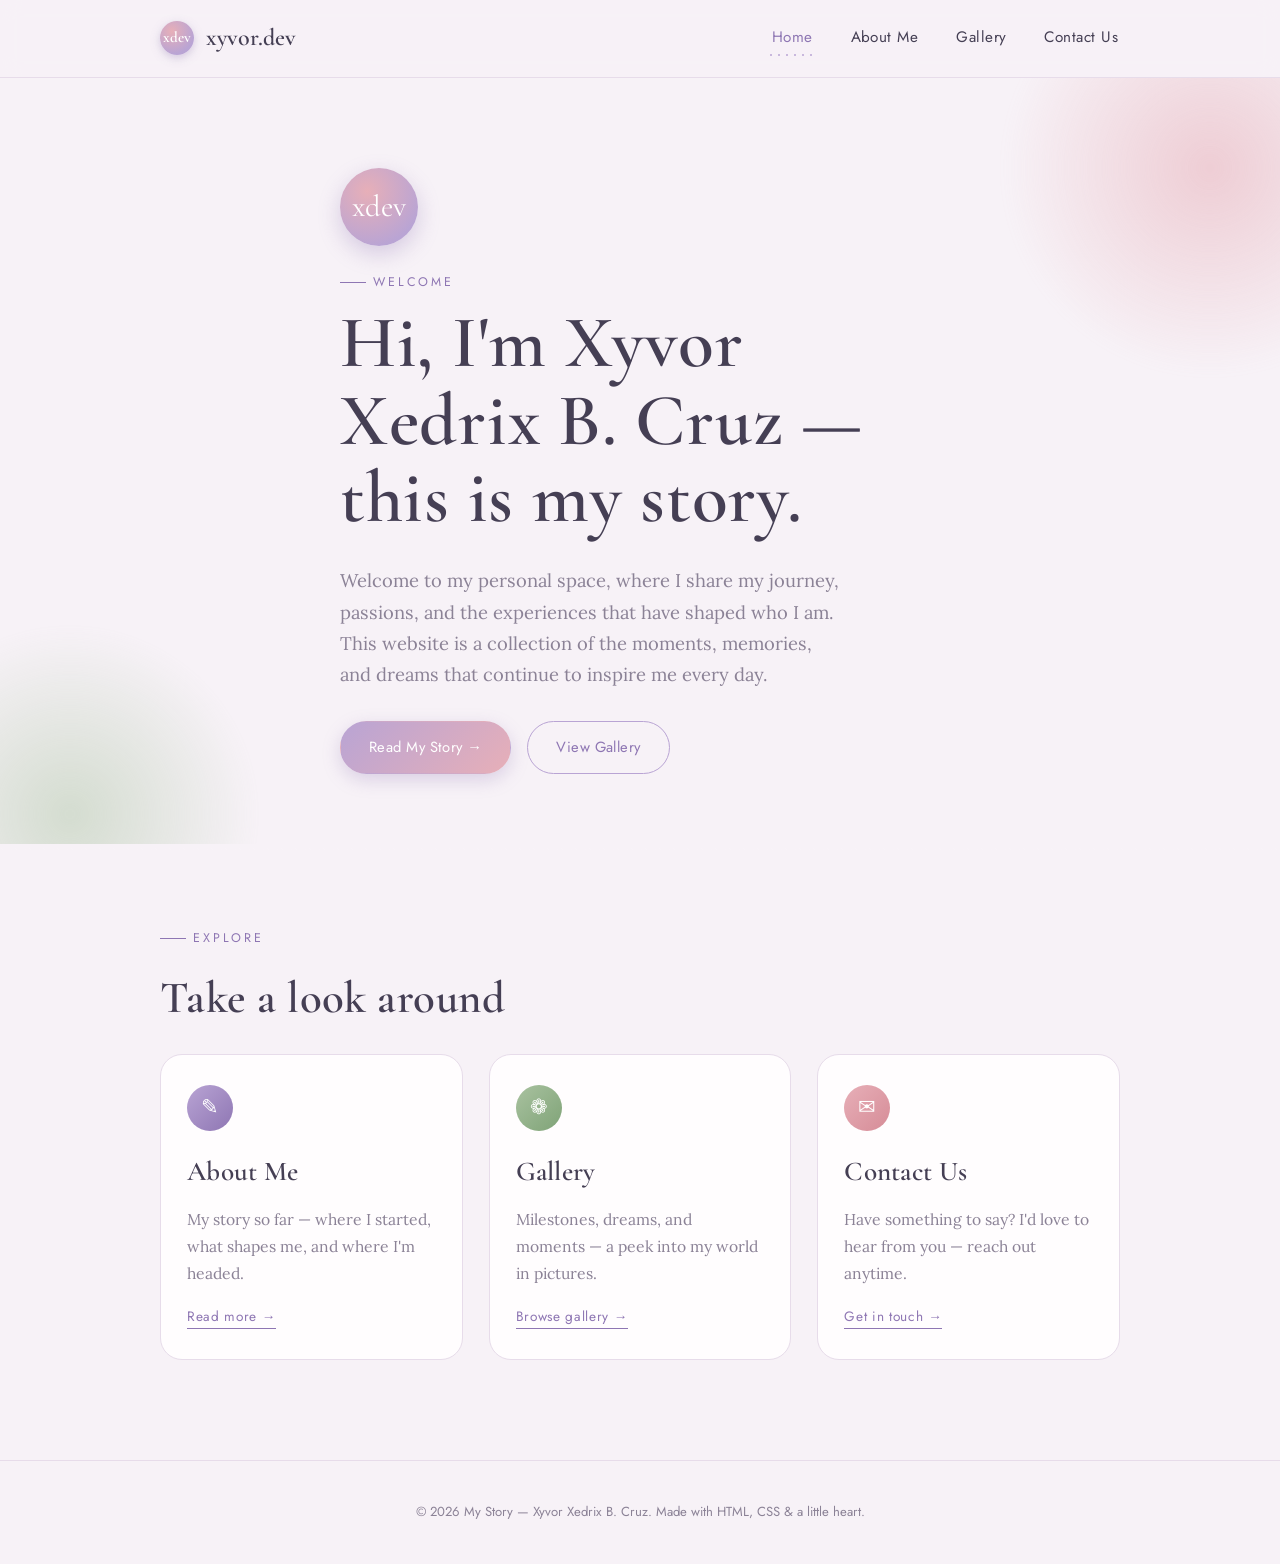
==== index.html @ 8172610d "Add files via upload Initial website upload" ====
<!DOCTYPE html>
<html lang="en">
<head>
<meta charset="UTF-8">
<meta name="viewport" content="width=device-width, initial-scale=1.0">
<title>My Story — Personal Portfolio</title>
<link rel="stylesheet" href="style.css">
</head>
<body>

<header class="site-header">
  <nav class="nav">
    <a href="index.html" class="brand"><span class="seal">xdev</span> xyvor.dev</a>
    <button class="nav-toggle" aria-label="Toggle menu"><span></span><span></span><span></span></button>
    <ul class="nav-links">
      <li><a href="index.html" class="active">Home</a></li>
      <li><a href="about.html">About Me</a></li>
      <li><a href="gallery.html">Gallery</a></li>
      <li><a href="contact.html">Contact Us</a></li>
    </ul>
  </nav>
</header>

<section class="hero">
  <div class="container hero-inner">
    <div class="seal-lg">xdev</div>
    <p class="eyebrow">Welcome</p>
    <h1>Hi, I'm Xyvor Xedrix B. Cruz —<br>this is my story.</h1>
    <p class="tagline">Welcome to my personal space, where I share my journey, passions, and the experiences that have shaped who I am. This website is a collection of the moments, memories, and dreams that continue to inspire me every day.</p>
    <div class="hero-actions">
      <a href="about.html" class="btn btn-primary">Read My Story →</a>
      <a href="gallery.html" class="btn btn-outline">View Gallery</a>
    </div>
  </div>
</section>

<div class="divider-scallop"></div>

<section class="teasers">
  <div class="container">
    <p class="eyebrow">Explore</p>
    <h2>Take a look around</h2>
    <div class="teaser-grid">

      <div class="teaser-card">
        <div class="icon" style="background:linear-gradient(135deg, var(--lavender), var(--lavender-deep));">✎</div>
        <h3>About Me</h3>
        <p>My story so far — where I started, what shapes me, and where I'm headed.</p>
        <a href="about.html">Read more →</a>
      </div>

      <div class="teaser-card">
        <div class="icon" style="background:linear-gradient(135deg, var(--sage), #7FA377);">❁</div>
        <h3>Gallery</h3>
        <p>Milestones, dreams, and moments — a peek into my world in pictures.</p>
        <a href="gallery.html">Browse gallery →</a>
      </div>

      <div class="teaser-card">
        <div class="icon" style="background:linear-gradient(135deg, var(--blush), #D68C97);">✉</div>
        <h3>Contact Us</h3>
        <p>Have something to say? I'd love to hear from you — reach out anytime.</p>
        <a href="contact.html">Get in touch →</a>
      </div>

    </div>
  </div>
</section>

<footer>
  <div class="container">
    <p>© 2026 My Story — Xyvor Xedrix B. Cruz. Made with HTML, CSS &amp; a little heart.</p>
  </div>
</footer>

<script src="script.js"></script>
</body>
</html>
---- style.css ----
/* =========================================================
   MY STORY — Personal Website Portfolio
   Palette: soft pastel · Type: elegant serif
   ========================================================= */

@import url('https://fonts.googleapis.com/css2?family=Cormorant+Garamond:ital,wght@0,400;0,500;0,600;1,400&family=Lora:ital,wght@0,400;0,500;1,400&family=Jost:wght@300;400;500;600&display=swap');

:root{
  /* --- colors --- */
  --bg:        #F7F2F7;   /* soft lavender-white */
  --bg-alt:    #FCEFF1;   /* blush cream, alt sections */
  --card:      #FFFDFE;   /* near-white card surface */
  --lavender:  #B9A4D4;   /* primary accent */
  --lavender-deep: #8E76B3;
  --sage:      #A9C2A0;   /* secondary accent */
  --blush:     #E7AFB8;   /* tertiary accent */
  --gold:      #D4B483;   /* small detail accent */
  --ink:       #453F54;   /* deep plum-grey text */
  --muted:     #8B8296;   /* utility grey-purple */
  --line:      #E7DCEA;   /* hairline / divider */

  /* --- type --- */
  --display: 'Cormorant Garamond', serif;
  --body: 'Lora', serif;
  --utility: 'Jost', sans-serif;

  --radius: 22px;
  --radius-sm: 10px;
}

*{ box-sizing: border-box; }
html{ scroll-behavior: smooth; }

body{
  margin:0;
  background: var(--bg);
  color: var(--ink);
  font-family: var(--body);
  line-height: 1.7;
  -webkit-font-smoothing: antialiased;
}

img{ max-width:100%; display:block; }

a{ color: inherit; text-decoration:none; }

h1,h2,h3,h4{
  font-family: var(--display);
  font-weight: 600;
  color: var(--ink);
  margin: 0 0 .4em;
  letter-spacing: .01em;
}

h1{ font-size: clamp(2.6rem, 6vw, 4.6rem); line-height:1.05; }
h2{ font-size: clamp(1.9rem, 4vw, 2.8rem); }
h3{ font-size: clamp(1.3rem, 2.4vw, 1.7rem); }

p{ margin: 0 0 1.1em; }

.eyebrow{
  font-family: var(--utility);
  font-size: .78rem;
  letter-spacing: .22em;
  text-transform: uppercase;
  color: var(--lavender-deep);
  display:flex;
  align-items:center;
  gap:.6em;
  margin-bottom: .9em;
}
.eyebrow::before{
  content:"";
  width: 26px; height:1px;
  background: var(--lavender-deep);
  display:inline-block;
}

.container{
  max-width: 1080px;
  margin: 0 auto;
  padding: 0 clamp(20px, 5vw, 60px);
}

/* =========== NAV =========== */
.site-header{
  position: sticky;
  top:0;
  z-index: 50;
  background: rgba(247,242,247,.86);
  backdrop-filter: blur(10px);
  border-bottom: 1px solid var(--line);
}
.nav{
  display:flex;
  align-items:center;
  justify-content:space-between;
  padding: 18px clamp(20px, 5vw, 60px);
  max-width: 1080px;
  margin: 0 auto;
}
.brand{
  font-family: var(--display);
  font-size: 1.5rem;
  font-weight: 600;
  display:flex;
  align-items:center;
  gap: .5em;
}
.brand .seal{
  width: 34px; height:34px;
  border-radius: 50%;
  background: radial-gradient(circle at 35% 30%, var(--blush), var(--lavender) 70%);
  display:flex; align-items:center; justify-content:center;
  font-family: var(--display);
  color:#fff;
  font-size: .95rem;
  box-shadow: 0 3px 10px rgba(142,118,179,.35);
}
.nav-links{
  display:flex;
  gap: clamp(14px, 3vw, 34px);
  list-style:none;
  margin:0; padding:0;
  font-family: var(--utility);
  font-size: .95rem;
  letter-spacing:.03em;
}
.nav-links a{
  position:relative;
  padding: 4px 2px;
  color: var(--ink);
}
.nav-links a::after{
  content:"";
  position:absolute;
  left:0; right:0; bottom:-4px;
  height: 2px;
  background: image-set(url("data:image/svg+xml;utf8,<svg xmlns='http://www.w3.org/2000/svg' width='8' height='2'><circle cx='1' cy='1' r='1' fill='%23B9A4D4'/></svg>") 1x) 0 0 / 8px 2px repeat-x;
  opacity:0;
  transform: translateY(2px);
  transition: opacity .25s ease, transform .25s ease;
}
.nav-links a:hover::after,
.nav-links a.active::after{
  opacity:1;
  transform: translateY(0);
}
.nav-links a.active{ color: var(--lavender-deep); }

.nav-toggle{
  display:none;
  flex-direction:column;
  gap:5px;
  background:none;
  border:none;
  cursor:pointer;
  padding: 6px;
}
.nav-toggle span{
  width: 24px; height:2px;
  background: var(--ink);
  border-radius:2px;
}

/* =========== BUTTONS =========== */
.btn{
  display:inline-flex;
  align-items:center;
  gap:.5em;
  font-family: var(--utility);
  font-size: .92rem;
  letter-spacing:.03em;
  padding: 13px 28px;
  border-radius: 999px;
  border: 1px solid transparent;
  cursor:pointer;
  transition: transform .2s ease, box-shadow .2s ease, background .2s ease;
}
.btn-primary{
  background: linear-gradient(135deg, var(--lavender), var(--blush));
  color:#fff;
  box-shadow: 0 6px 18px rgba(142,118,179,.28);
}
.btn-primary:hover{ transform: translateY(-2px); box-shadow: 0 10px 22px rgba(142,118,179,.36); }
.btn-outline{
  border-color: var(--lavender);
  color: var(--lavender-deep);
  background: transparent;
}
.btn-outline:hover{ background: rgba(185,164,212,.1); transform: translateY(-2px); }

/* =========== HERO =========== */
.hero{
  position:relative;
  padding: 90px 0 70px;
  overflow:hidden;
}
.hero::before{
  content:"";
  position:absolute;
  top:-120px; right:-140px;
  width: 420px; height:420px;
  border-radius:50%;
  background: radial-gradient(circle, var(--blush) 0%, transparent 70%);
  opacity:.55;
  filter: blur(6px);
}
.hero::after{
  content:"";
  position:absolute;
  bottom:-160px; left:-120px;
  width: 380px; height:380px;
  border-radius:50%;
  background: radial-gradient(circle, var(--sage) 0%, transparent 70%);
  opacity:.45;
  filter: blur(6px);
}
.hero-inner{ position:relative; z-index:2; max-width: 720px; }
.hero .seal-lg{
  width:78px; height:78px;
  border-radius:50%;
  background: radial-gradient(circle at 35% 30%, var(--blush), var(--lavender) 75%);
  display:flex; align-items:center; justify-content:center;
  color:#fff; font-family: var(--display); font-size:1.9rem;
  margin-bottom: 26px;
  box-shadow: 0 8px 22px rgba(142,118,179,.32);
}
.hero .tagline{
  font-size: 1.15rem;
  color: var(--muted);
  max-width: 46ch;
}
.hero-actions{
  display:flex;
  gap: 16px;
  flex-wrap:wrap;
  margin-top: 30px;
}

/* =========== TEASER CARDS =========== */
.teasers{
  padding: 70px 0 100px;
}
.teaser-grid{
  display:grid;
  grid-template-columns: repeat(3, 1fr);
  gap: 26px;
}
.teaser-card{
  background: var(--card);
  border: 1px solid var(--line);
  border-radius: var(--radius);
  padding: 30px 26px;
  transition: transform .25s ease, box-shadow .25s ease;
}
.teaser-card:hover{
  transform: translateY(-6px);
  box-shadow: 0 16px 30px rgba(142,118,179,.14);
}
.teaser-card .icon{
  width: 46px; height:46px;
  border-radius: 50%;
  display:flex; align-items:center; justify-content:center;
  font-family: var(--display);
  font-size: 1.3rem;
  color:#fff;
  margin-bottom: 18px;
}
.teaser-card p{ color: var(--muted); font-size: .98rem; margin-bottom: 16px;}
.teaser-card a{
  font-family: var(--utility);
  font-size: .85rem;
  letter-spacing: .05em;
  color: var(--lavender-deep);
  border-bottom: 1px solid var(--lavender-deep);
  padding-bottom: 2px;
}

/* =========== SECTION HELPERS =========== */
.section{ padding: 80px 0; }
.section-alt{ background: var(--bg-alt); }
.divider-scallop{
  height: 14px;
  background-image: radial-gradient(circle at 7px 0, transparent 7px, var(--bg) 7.5px);
  background-size: 14px 14px;
  background-repeat: repeat-x;
}
.section-alt + .divider-scallop{ display:none; }

/* =========== ABOUT PAGE =========== */
.about-hero{ padding: 60px 0 20px; }
.about-grid{
  display:grid;
  grid-template-columns: 260px 1fr;
  gap: 50px;
  align-items:start;
}
.about-portrait{
  border-radius: var(--radius);
  overflow:hidden;
  border: 6px solid var(--card);
  box-shadow: 0 14px 34px rgba(142,118,179,.18);
  position: sticky;
  top: 100px;
}
.about-portrait img{ aspect-ratio: 4/5; object-fit:cover; }
.fill-note{
  font-family: var(--utility);
  font-size: .8rem;
  color: var(--lavender-deep);
  background: rgba(185,164,212,.12);
  border: 1px dashed var(--lavender);
  border-radius: var(--radius-sm);
  padding: 10px 14px;
  margin-bottom: 1.4em;
}
.about-copy h3{
  margin-top: 1.6em;
  color: var(--lavender-deep);
}
.about-copy h3::before{
  content: "";
  display:inline-block;
  width: 8px; height:8px;
  border-radius:50%;
  background: var(--blush);
  margin-right:10px;
}

/* =========== GALLERY =========== */
.gallery-category{ margin-bottom: 64px; }
.gallery-category h2{
  display:flex;
  align-items:middle;
  gap: 14px;
}
.gallery-category h2 .count{
  font-family: var(--utility);
  font-size: .8rem;
  letter-spacing: .1em;
  color: var(--muted);
  text-transform: uppercase;
}
.gallery-grid{
  display:grid;
  grid-template-columns: repeat(4, 1fr);
  gap: 20px;
}
figure.gallery-item{
  margin:0;
  background: var(--card);
  border-radius: var(--radius);
  overflow:hidden;
  border: 1px solid var(--line);
  transition: transform .25s ease, box-shadow .25s ease;
}
figure.gallery-item:hover{
  transform: translateY(-5px);
  box-shadow: 0 16px 28px rgba(142,118,179,.16);
}
figure.gallery-item img{ aspect-ratio: 4/3; object-fit:cover; }
figure.gallery-item figcaption{
  font-family: var(--utility);
  font-size: .82rem;
  color: var(--muted);
  padding: 12px 14px 16px;
}

/* =========== CONTACT ===========*/
.contact-grid{
  display:grid;
  grid-template-columns: 1fr 1.2fr;
  gap: 50px;
  align-items:start;
}
.contact-card{
  background: var(--card);
  border: 1px solid var(--line);
  border-radius: var(--radius);
  padding: 34px;
}
.contact-info-item{
  display:flex;
  gap: 14px;
  margin-bottom: 22px;
}
.contact-info-item .dot{
  width: 34px; height:34px; flex:none;
  border-radius:50%;
  background: linear-gradient(135deg, var(--lavender), var(--blush));
  color:#fff;
  display:flex; align-items:center; justify-content:center;
  font-family: var(--utility); font-size:.85rem;
}
.contact-info-item .label{
  font-family: var(--utility);
  font-size:.75rem;
  letter-spacing:.08em;
  text-transform: uppercase;
  color: var(--muted);
  margin-bottom: 2px;
}
.confidential-note{
  font-family: var(--utility);
  font-size: .85rem;
  color: var(--lavender-deep);
  background: rgba(169,194,160,.15);
  border: 1px dashed var(--sage);
  padding: 12px 14px;
  border-radius: var(--radius-sm);
  margin-top: 10px;
}

form{
  display:grid;
  gap: 18px;
}
.form-row{ display:grid; grid-template-columns: 1fr 1fr; gap:18px; }
label{
  font-family: var(--utility);
  font-size: .78rem;
  letter-spacing: .08em;
  text-transform: uppercase;
  color: var(--muted);
  margin-bottom: 6px;
  display:block;
}
input, textarea{
  width:100%;
  font-family: var(--body);
  font-size: 1rem;
  color: var(--ink);
  background: var(--bg);
  border: 1px solid var(--line);
  border-radius: var(--radius-sm);
  padding: 13px 16px;
  transition: border-color .2s ease, box-shadow .2s ease;
}
input:focus, textarea:focus{
  outline:none;
  border-color: var(--lavender);
  box-shadow: 0 0 0 3px rgba(185,164,212,.25);
}
textarea{ resize: vertical; min-height: 130px; }

.form-status{
  font-family: var(--utility);
  font-size: .9rem;
  padding: 12px 16px;
  border-radius: var(--radius-sm);
  display:none;
}
.form-status.success{
  display:block;
  background: rgba(169,194,160,.2);
  color: #4C6B47;
  border: 1px solid var(--sage);
}

/* =========== FOOTER =========== */
footer{
  padding: 40px 0;
  border-top: 1px solid var(--line);
  text-align:center;
}
footer p{
  font-family: var(--utility);
  font-size: .82rem;
  color: var(--muted);
  margin:0;
}

/* =========== RESPONSIVE =========== */
@media (max-width: 860px){
  .about-grid{ grid-template-columns: 1fr; }
  .about-portrait{ position: static; max-width: 260px; }
  .contact-grid{ grid-template-columns: 1fr; }
  .teaser-grid{ grid-template-columns: 1fr 1fr; }
  .gallery-grid{ grid-template-columns: repeat(3, 1fr); }
}
@media (max-width: 640px){
  .nav-links{
    position:absolute;
    top: 100%; left:0; right:0;
    background: var(--bg);
    flex-direction:column;
    padding: 16px clamp(20px,5vw,60px) 26px;
    border-bottom: 1px solid var(--line);
    display:none;
  }
  .nav-links.open{ display:flex; }
  .nav-toggle{ display:flex; }
  .teaser-grid{ grid-template-columns: 1fr; }
  .gallery-grid{ grid-template-columns: repeat(2, 1fr); }
  .form-row{ grid-template-columns: 1fr; }
  .hero{ padding: 60px 0 40px; }
}

@media (prefers-reduced-motion: reduce){
  *{ scroll-behavior:auto !important; transition:none !important; }
}
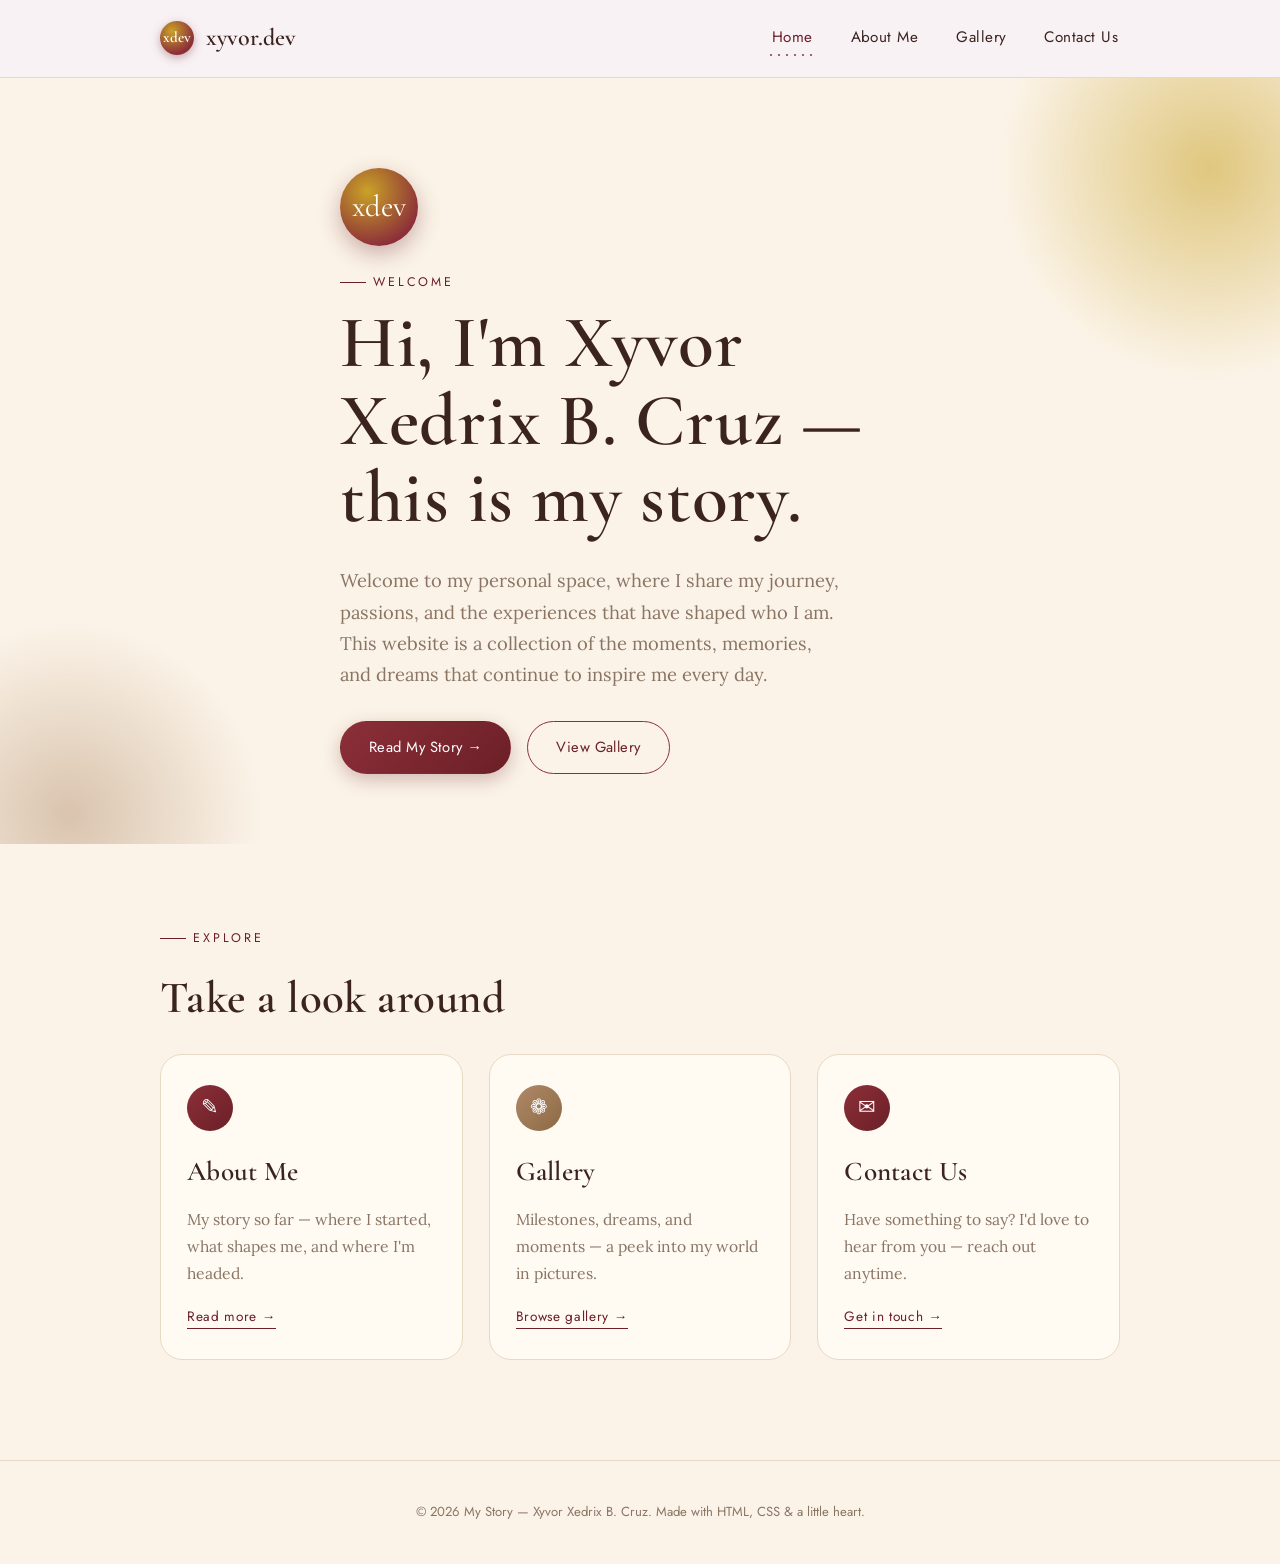
==== commit fed5ac8d: "Add files via upload" ====
--- a/index.html
+++ b/index.html
@@ -50,14 +50,14 @@
       </div>
 
       <div class="teaser-card">
-        <div class="icon" style="background:linear-gradient(135deg, var(--sage), #7FA377);">❁</div>
+        <div class="icon" style="background:linear-gradient(135deg, var(--sage), #8C6A44);">❁</div>
         <h3>Gallery</h3>
         <p>Milestones, dreams, and moments — a peek into my world in pictures.</p>
         <a href="gallery.html">Browse gallery →</a>
       </div>
 
       <div class="teaser-card">
-        <div class="icon" style="background:linear-gradient(135deg, var(--blush), #D68C97);">✉</div>
+        <div class="icon" style="background:linear-gradient(135deg, var(--lavender), var(--lavender-deep));">✉</div>
         <h3>Contact Us</h3>
         <p>Have something to say? I'd love to hear from you — reach out anytime.</p>
         <a href="contact.html">Get in touch →</a>
--- a/style.css
+++ b/style.css
@@ -7,17 +7,16 @@
 
 :root{
   /* --- colors --- */
-  --bg:        #F7F2F7;   /* soft lavender-white */
-  --bg-alt:    #FCEFF1;   /* blush cream, alt sections */
-  --card:      #FFFDFE;   /* near-white card surface */
-  --lavender:  #B9A4D4;   /* primary accent */
-  --lavender-deep: #8E76B3;
-  --sage:      #A9C2A0;   /* secondary accent */
-  --blush:     #E7AFB8;   /* tertiary accent */
-  --gold:      #D4B483;   /* small detail accent */
-  --ink:       #453F54;   /* deep plum-grey text */
-  --muted:     #8B8296;   /* utility grey-purple */
-  --line:      #E7DCEA;   /* hairline / divider */
+  --bg:        #FBF3E7;   /* warm cream */
+  --bg-alt:    #F4E4CE;   /* deeper cream, alt sections */
+  --card:      #FFFBF3;   /* near-white cream card surface */
+  --lavender:  #8C2F39;   /* primary accent — wine red */
+  --lavender-deep: #6B1F27; /* deep wine */
+  --sage:      #B08968;   /* secondary accent — warm tan */
+  --gold:      #C9A227;   /* tertiary / detail accent */
+  --ink:       #3B2320;   /* deep wine-brown text */
+  --muted:     #8A7565;   /* utility warm taupe */
+  --line:      #E8D9C5;   /* hairline / divider */
 
   /* --- type --- */
   --display: 'Cormorant Garamond', serif;
@@ -110,12 +109,12 @@
 .brand .seal{
   width: 34px; height:34px;
   border-radius: 50%;
-  background: radial-gradient(circle at 35% 30%, var(--blush), var(--lavender) 70%);
+  background: radial-gradient(circle at 35% 30%, var(--gold), var(--lavender) 70%);
   display:flex; align-items:center; justify-content:center;
   font-family: var(--display);
   color:#fff;
   font-size: .95rem;
-  box-shadow: 0 3px 10px rgba(142,118,179,.35);
+  box-shadow: 0 3px 10px rgba(107,31,39,.35);
 }
 .nav-links{
   display:flex;
@@ -136,7 +135,7 @@
   position:absolute;
   left:0; right:0; bottom:-4px;
   height: 2px;
-  background: image-set(url("data:image/svg+xml;utf8,<svg xmlns='http://www.w3.org/2000/svg' width='8' height='2'><circle cx='1' cy='1' r='1' fill='%23B9A4D4'/></svg>") 1x) 0 0 / 8px 2px repeat-x;
+  background: image-set(url("data:image/svg+xml;utf8,<svg xmlns='http://www.w3.org/2000/svg' width='8' height='2'><circle cx='1' cy='1' r='1' fill='%238C2F39'/></svg>") 1x) 0 0 / 8px 2px repeat-x;
   opacity:0;
   transform: translateY(2px);
   transition: opacity .25s ease, transform .25s ease;
@@ -178,17 +177,17 @@
   transition: transform .2s ease, box-shadow .2s ease, background .2s ease;
 }
 .btn-primary{
-  background: linear-gradient(135deg, var(--lavender), var(--blush));
+  background: linear-gradient(135deg, var(--lavender), var(--lavender-deep));
   color:#fff;
-  box-shadow: 0 6px 18px rgba(142,118,179,.28);
-}
-.btn-primary:hover{ transform: translateY(-2px); box-shadow: 0 10px 22px rgba(142,118,179,.36); }
+  box-shadow: 0 6px 18px rgba(107,31,39,.28);
+}
+.btn-primary:hover{ transform: translateY(-2px); box-shadow: 0 10px 22px rgba(107,31,39,.36); }
 .btn-outline{
   border-color: var(--lavender);
   color: var(--lavender-deep);
   background: transparent;
 }
-.btn-outline:hover{ background: rgba(185,164,212,.1); transform: translateY(-2px); }
+.btn-outline:hover{ background: rgba(140,47,57,.1); transform: translateY(-2px); }
 
 /* =========== HERO =========== */
 .hero{
@@ -202,7 +201,7 @@
   top:-120px; right:-140px;
   width: 420px; height:420px;
   border-radius:50%;
-  background: radial-gradient(circle, var(--blush) 0%, transparent 70%);
+  background: radial-gradient(circle, var(--gold) 0%, transparent 70%);
   opacity:.55;
   filter: blur(6px);
 }
@@ -220,11 +219,11 @@
 .hero .seal-lg{
   width:78px; height:78px;
   border-radius:50%;
-  background: radial-gradient(circle at 35% 30%, var(--blush), var(--lavender) 75%);
+  background: radial-gradient(circle at 35% 30%, var(--gold), var(--lavender) 75%);
   display:flex; align-items:center; justify-content:center;
   color:#fff; font-family: var(--display); font-size:1.9rem;
   margin-bottom: 26px;
-  box-shadow: 0 8px 22px rgba(142,118,179,.32);
+  box-shadow: 0 8px 22px rgba(107,31,39,.32);
 }
 .hero .tagline{
   font-size: 1.15rem;
@@ -256,7 +255,7 @@
 }
 .teaser-card:hover{
   transform: translateY(-6px);
-  box-shadow: 0 16px 30px rgba(142,118,179,.14);
+  box-shadow: 0 16px 30px rgba(107,31,39,.14);
 }
 .teaser-card .icon{
   width: 46px; height:46px;
@@ -300,7 +299,7 @@
   border-radius: var(--radius);
   overflow:hidden;
   border: 6px solid var(--card);
-  box-shadow: 0 14px 34px rgba(142,118,179,.18);
+  box-shadow: 0 14px 34px rgba(107,31,39,.18);
   position: sticky;
   top: 100px;
 }
@@ -309,7 +308,7 @@
   font-family: var(--utility);
   font-size: .8rem;
   color: var(--lavender-deep);
-  background: rgba(185,164,212,.12);
+  background: rgba(140,47,57,.12);
   border: 1px dashed var(--lavender);
   border-radius: var(--radius-sm);
   padding: 10px 14px;
@@ -324,7 +323,7 @@
   display:inline-block;
   width: 8px; height:8px;
   border-radius:50%;
-  background: var(--blush);
+  background: var(--lavender);
   margin-right:10px;
 }
 
@@ -357,7 +356,7 @@
 }
 figure.gallery-item:hover{
   transform: translateY(-5px);
-  box-shadow: 0 16px 28px rgba(142,118,179,.16);
+  box-shadow: 0 16px 28px rgba(107,31,39,.16);
 }
 figure.gallery-item img{ aspect-ratio: 4/3; object-fit:cover; }
 figure.gallery-item figcaption{
@@ -388,7 +387,7 @@
 .contact-info-item .dot{
   width: 34px; height:34px; flex:none;
   border-radius:50%;
-  background: linear-gradient(135deg, var(--lavender), var(--blush));
+  background: linear-gradient(135deg, var(--lavender), var(--lavender-deep));
   color:#fff;
   display:flex; align-items:center; justify-content:center;
   font-family: var(--utility); font-size:.85rem;
@@ -405,7 +404,7 @@
   font-family: var(--utility);
   font-size: .85rem;
   color: var(--lavender-deep);
-  background: rgba(169,194,160,.15);
+  background: rgba(176,137,104,.15);
   border: 1px dashed var(--sage);
   padding: 12px 14px;
   border-radius: var(--radius-sm);
@@ -440,7 +439,7 @@
 input:focus, textarea:focus{
   outline:none;
   border-color: var(--lavender);
-  box-shadow: 0 0 0 3px rgba(185,164,212,.25);
+  box-shadow: 0 0 0 3px rgba(140,47,57,.25);
 }
 textarea{ resize: vertical; min-height: 130px; }
 
@@ -453,9 +452,15 @@
 }
 .form-status.success{
   display:block;
-  background: rgba(169,194,160,.2);
-  color: #4C6B47;
+  background: rgba(176,137,104,.2);
+  color: #6B4423;
   border: 1px solid var(--sage);
+}
+.form-status.error{
+  display:block;
+  background: rgba(107,31,39,.15);
+  color: #6B1F27;
+  border: 1px solid var(--lavender-deep);
 }
 
 /* =========== FOOTER =========== */
